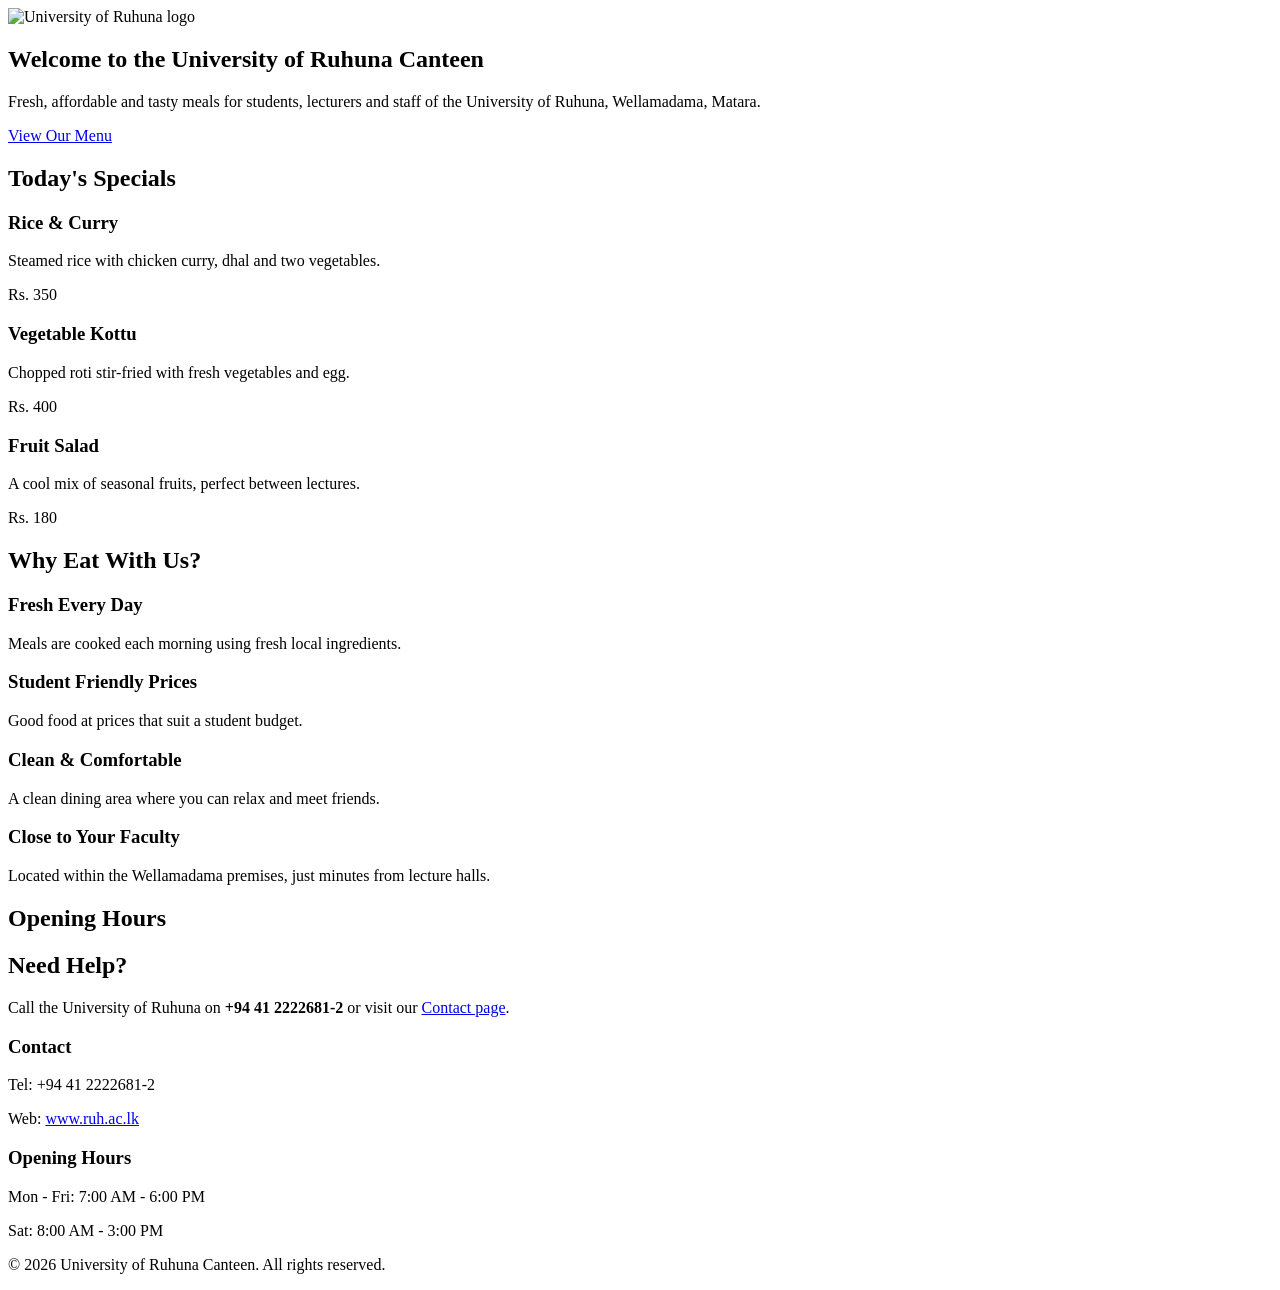
==== index.html @ 72bdfefa "Add homepage layout with menu items and contact information" ====
<!DOCTYPE html>
<html lang="en">
<head>
  <meta charset="UTF-8">
  <meta name="viewport" content="width=device-width, initial-scale=1.0">
  <title>Home | University of Ruhuna Canteen</title>
  <link rel="icon" href="images/ruhuna-logo.png">
  <link rel="stylesheet" href="style.css">
</head>
<body>
  

  <main class="container">
    <section class="hero">
      <img src="images/ruhuna-logo.png" alt="University of Ruhuna logo" class="hero-logo">
      <h1>Welcome to the University of Ruhuna Canteen</h1>
      <p>Fresh, affordable and tasty meals for students, lecturers and staff of the University of Ruhuna, Wellamadama, Matara.</p>
      <a href="services.html" class="btn">View Our Menu</a>
    </section>


    <h2>Today's Specials</h2>
    <div class="grid">
      <div class="card food-card">
        <div class="food-img" data-emoji="🍛"><img src="images/rice-and-curry.jpg" alt="Rice &amp; Curry" onerror="this.remove()"></div>
        <h3>Rice &amp; Curry</h3>
        <p>Steamed rice with chicken curry, dhal and two vegetables.</p>
        <p class="price">Rs. 350</p>
      </div>
      <div class="card food-card">
        <div class="food-img" data-emoji="🥘"><img src="images/kottu.jpg" alt="Vegetable Kottu" onerror="this.remove()"></div>
        <h3>Vegetable Kottu</h3>
        <p>Chopped roti stir-fried with fresh vegetables and egg.</p>
        <p class="price">Rs. 400</p>
      </div>
      <div class="card food-card">
        <div class="food-img" data-emoji="🥗"><img src="images/fruit-salad.jpg" alt="Fruit Salad" onerror="this.remove()"></div>
        <h3>Fruit Salad</h3>
        <p>A cool mix of seasonal fruits, perfect between lectures.</p>
        <p class="price">Rs. 180</p>
      </div>
    </div>

    <h2>Why Eat With Us?</h2>
    <div class="grid">
      <div class="card"><h3>Fresh Every Day</h3><p>Meals are cooked each morning using fresh local ingredients.</p></div>
      <div class="card"><h3>Student Friendly Prices</h3><p>Good food at prices that suit a student budget.</p></div>
      <div class="card"><h3>Clean &amp; Comfortable</h3><p>A clean dining area where you can relax and meet friends.</p></div>
      <div class="card"><h3>Close to Your Faculty</h3><p>Located within the Wellamadama premises, just minutes from lecture halls.</p></div>
    </div>

    <h2>Opening Hours</h2>
    
    <h2>Need Help?</h2>
    <p>Call the University of Ruhuna on <strong>+94 41 2222681-2</strong> or visit our <a href="contact.html">Contact page</a>.</p>
  </main>

  <footer class="site-footer">
    
      <div>
        <h3>Contact</h3>
        <p>Tel: +94 41 2222681-2</p>
        <p>Web: <a href="https://www.ruh.ac.lk" target="_blank" rel="noopener">www.ruh.ac.lk</a></p>
      </div>
      <div>
        <h3>Opening Hours</h3>
        <p>Mon - Fri: 7:00 AM - 6:00 PM</p>
        <p>Sat: 8:00 AM - 3:00 PM</p>
      </div>
    </div>
    <p class="copy">&copy; 2026 University of Ruhuna Canteen. All rights reserved.</p>
  </footer>
</body>
</html>
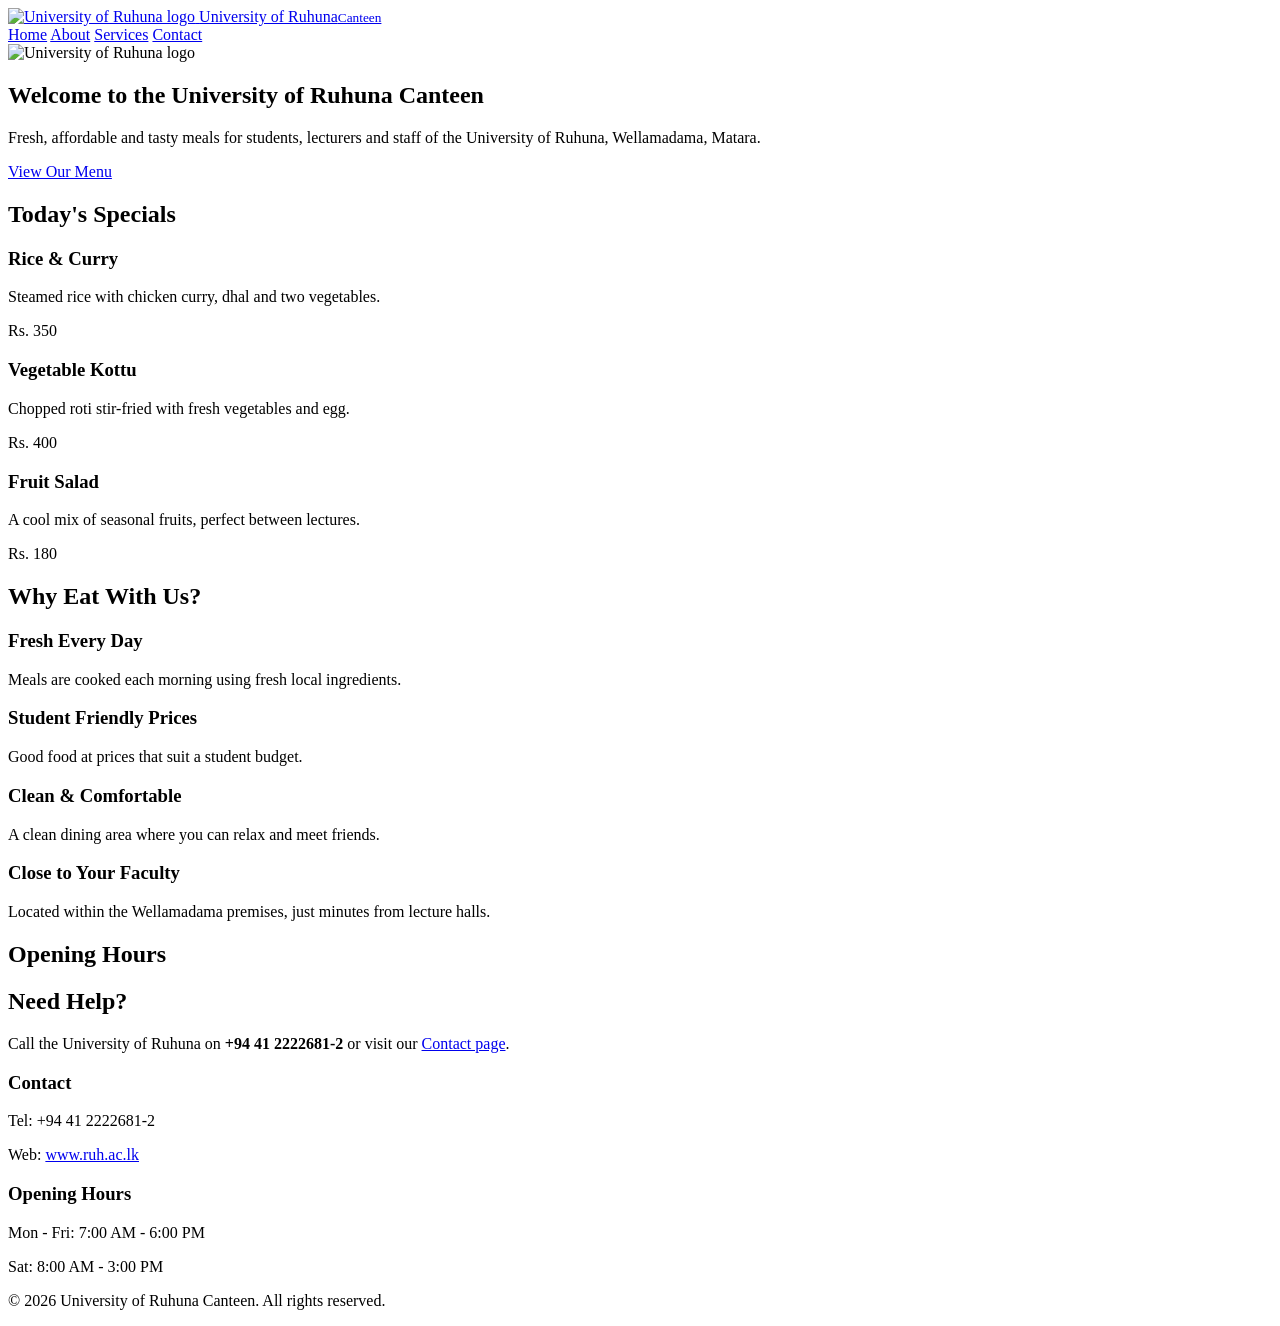
==== commit cda28a93: "Add header section with navigation links to index.html" ====
--- a/index.html
+++ b/index.html
@@ -1,6 +1,21 @@
 <!DOCTYPE html>
 <html lang="en">
 <head>
+     <header class="site-header">
+    <div class="container">
+      <a href="index.html" class="brand">
+        <img src="images/ruhuna-logo.png" alt="University of Ruhuna logo" class="logo-img">
+        <span>University of Ruhuna<small>Canteen</small></span>
+      </a>
+      <nav>
+        <a href="index.html" class="active">Home</a>
+        <a href="about.html">About</a>
+        <a href="services.html">Services</a>
+        <a href="contact.html">Contact</a>
+      </nav>
+    </div>
+  </header>
+
   <meta charset="UTF-8">
   <meta name="viewport" content="width=device-width, initial-scale=1.0">
   <title>Home | University of Ruhuna Canteen</title>
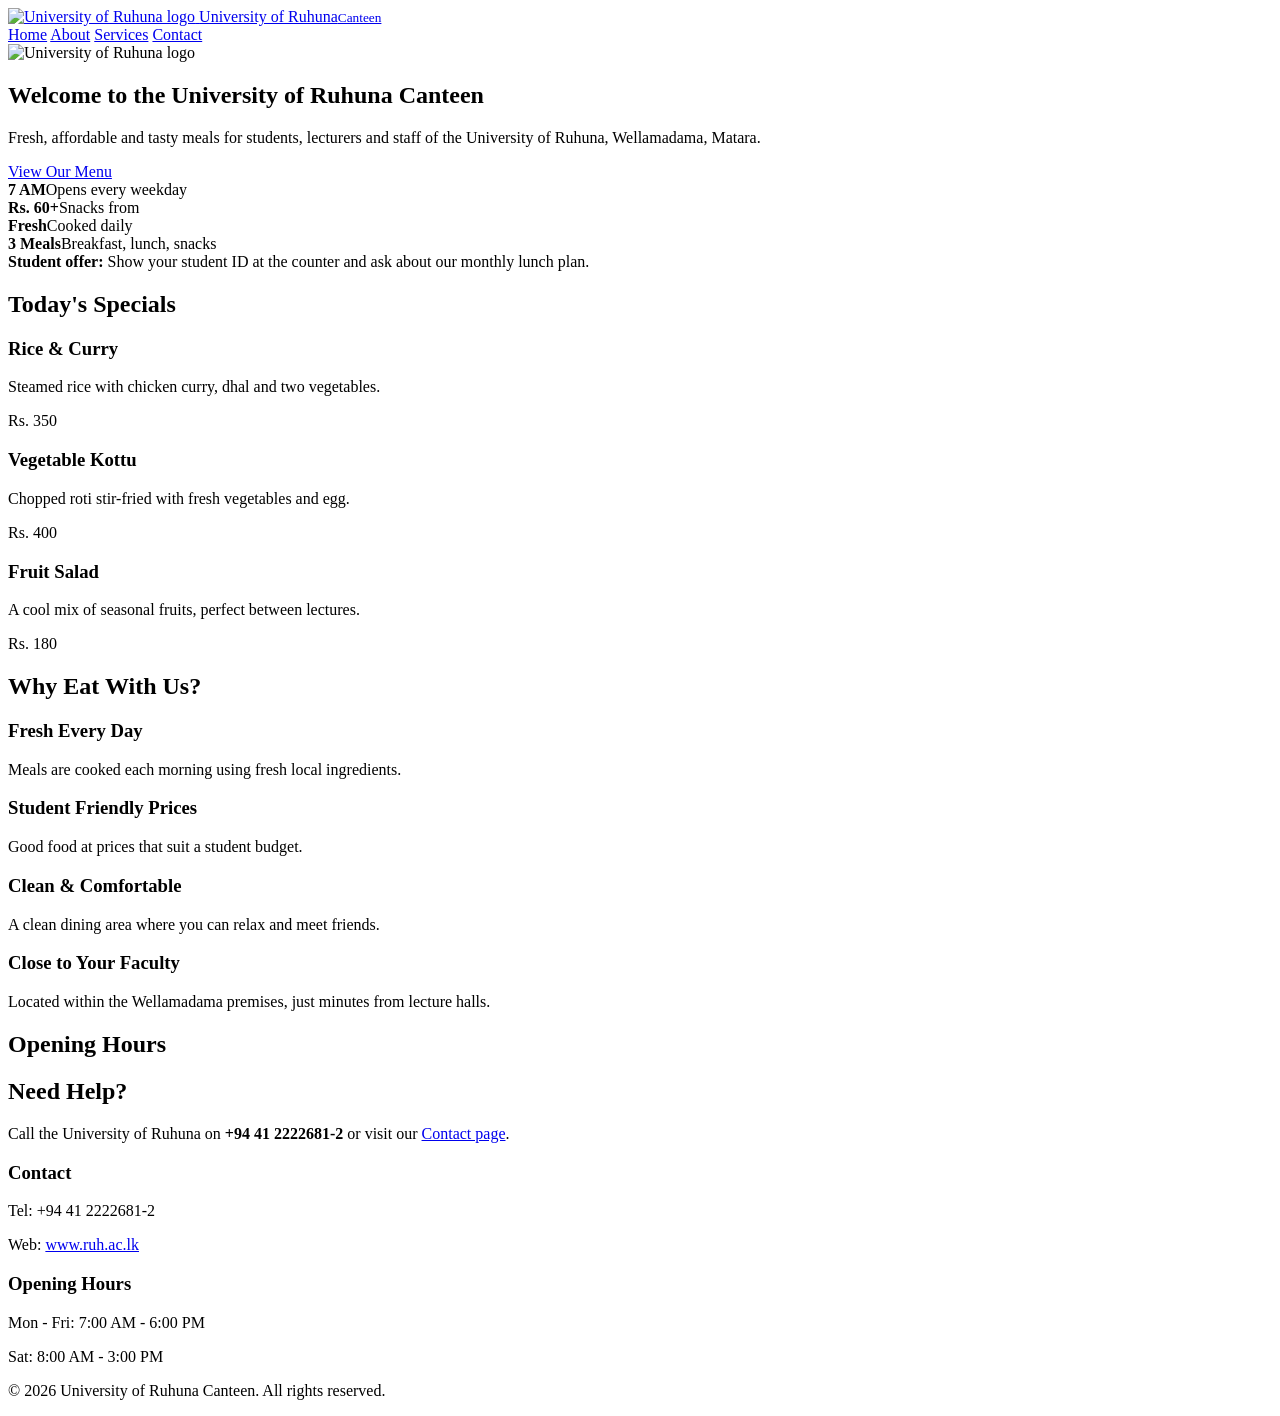
==== commit addef35a: "Add statistics and student offer notice to homepage" ====
--- a/index.html
+++ b/index.html
@@ -32,6 +32,17 @@
       <p>Fresh, affordable and tasty meals for students, lecturers and staff of the University of Ruhuna, Wellamadama, Matara.</p>
       <a href="services.html" class="btn">View Our Menu</a>
     </section>
+    <div class="stats">
+      <div class="stat"><strong>7 AM</strong>Opens every weekday</div>
+      <div class="stat"><strong>Rs. 60+</strong>Snacks from</div>
+      <div class="stat"><strong>Fresh</strong>Cooked daily</div>
+      <div class="stat"><strong>3 Meals</strong>Breakfast, lunch, snacks</div>
+    </div>
+
+    <div class="notice">
+      <strong>Student offer:</strong> Show your student ID at the counter and ask about our monthly lunch plan.
+    </div>
+
 
 
     <h2>Today's Specials</h2>
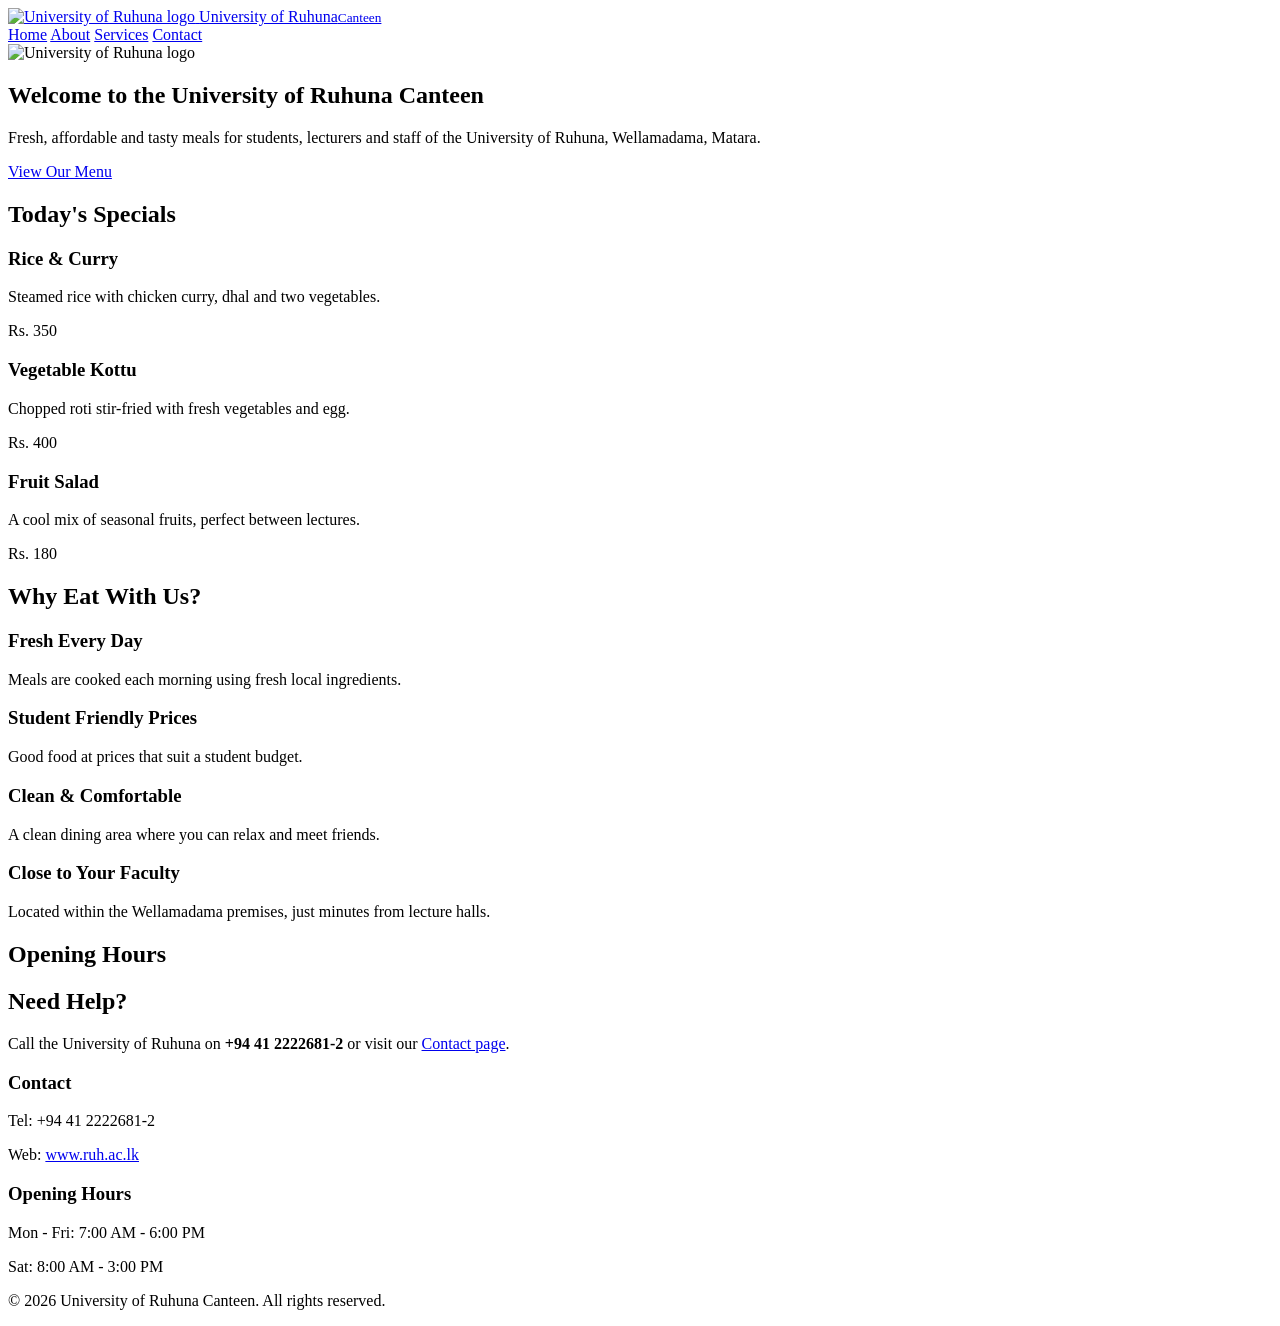
==== commit 32c64f26: "Merge branch 'main' of https://github.com/Senesh06/student-website-group10" ====
--- a/index.html
+++ b/index.html
@@ -32,17 +32,6 @@
       <p>Fresh, affordable and tasty meals for students, lecturers and staff of the University of Ruhuna, Wellamadama, Matara.</p>
       <a href="services.html" class="btn">View Our Menu</a>
     </section>
-    <div class="stats">
-      <div class="stat"><strong>7 AM</strong>Opens every weekday</div>
-      <div class="stat"><strong>Rs. 60+</strong>Snacks from</div>
-      <div class="stat"><strong>Fresh</strong>Cooked daily</div>
-      <div class="stat"><strong>3 Meals</strong>Breakfast, lunch, snacks</div>
-    </div>
-
-    <div class="notice">
-      <strong>Student offer:</strong> Show your student ID at the counter and ask about our monthly lunch plan.
-    </div>
-
 
 
     <h2>Today's Specials</h2>
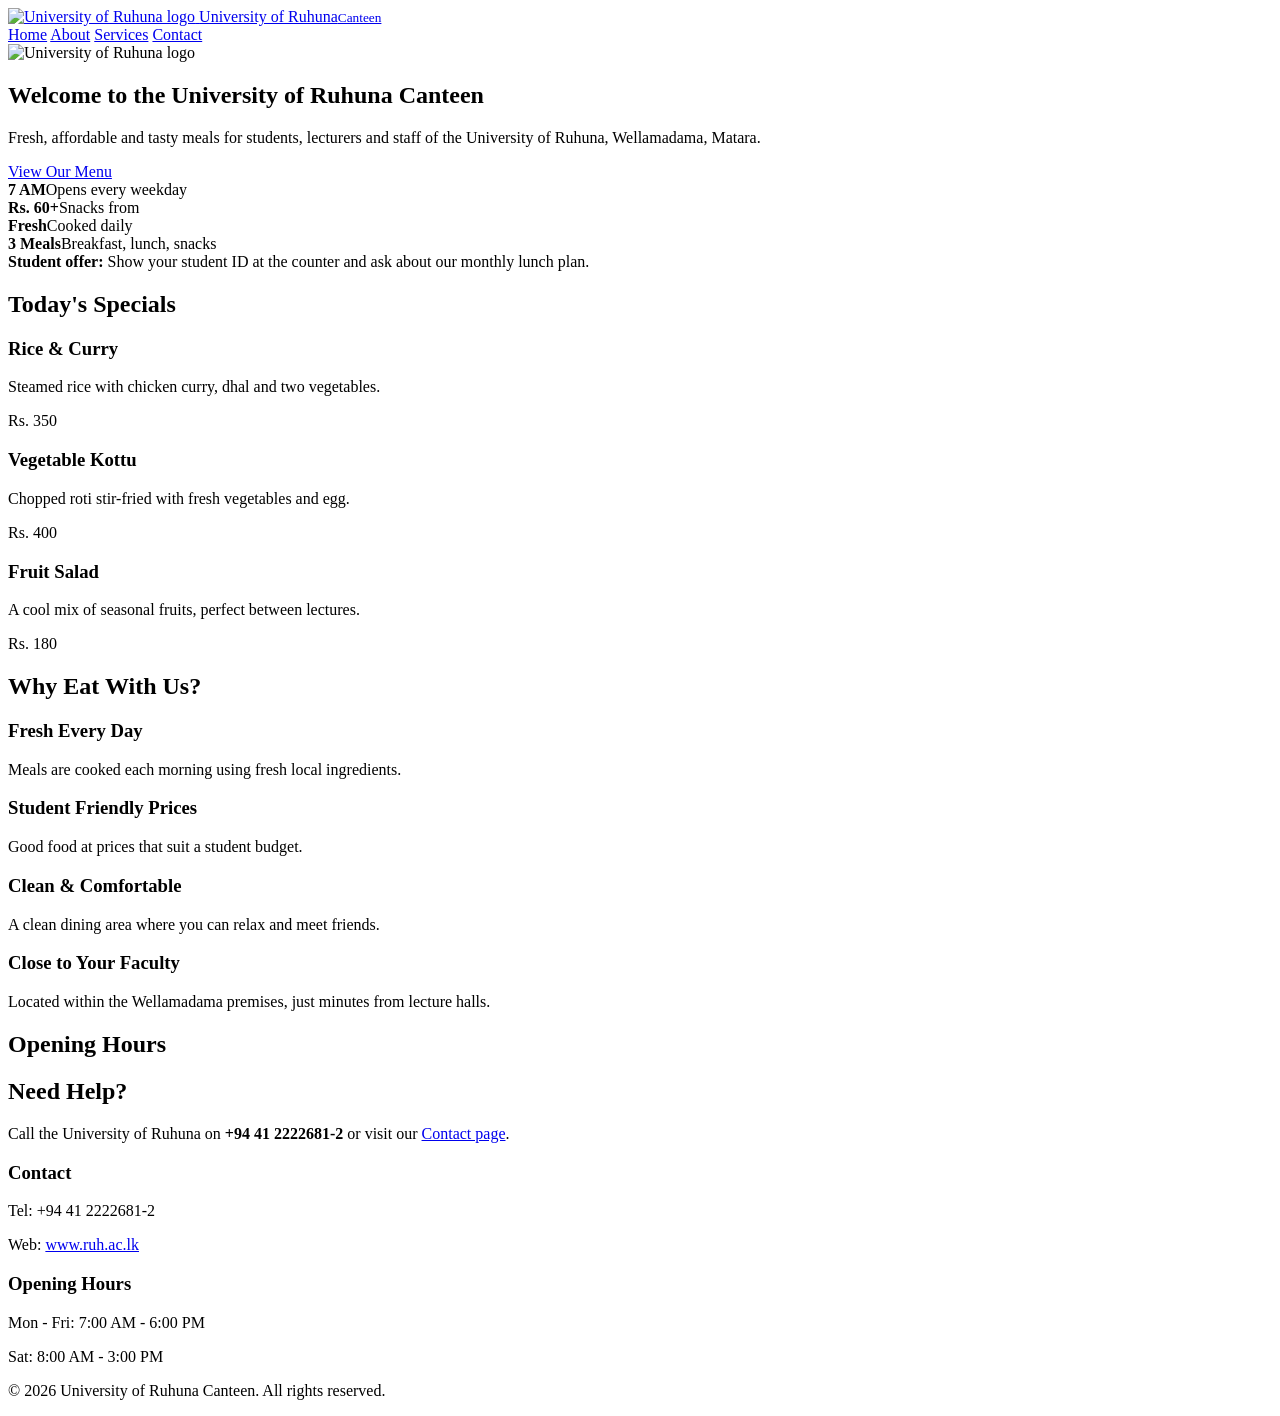
==== commit 0e54ec49: "Merge pull request #10 from Senesh06/feature/index Add statistics and student offer notice to homepa" ====
--- a/index.html
+++ b/index.html
@@ -32,6 +32,17 @@
       <p>Fresh, affordable and tasty meals for students, lecturers and staff of the University of Ruhuna, Wellamadama, Matara.</p>
       <a href="services.html" class="btn">View Our Menu</a>
     </section>
+    <div class="stats">
+      <div class="stat"><strong>7 AM</strong>Opens every weekday</div>
+      <div class="stat"><strong>Rs. 60+</strong>Snacks from</div>
+      <div class="stat"><strong>Fresh</strong>Cooked daily</div>
+      <div class="stat"><strong>3 Meals</strong>Breakfast, lunch, snacks</div>
+    </div>
+
+    <div class="notice">
+      <strong>Student offer:</strong> Show your student ID at the counter and ask about our monthly lunch plan.
+    </div>
+
 
 
     <h2>Today's Specials</h2>
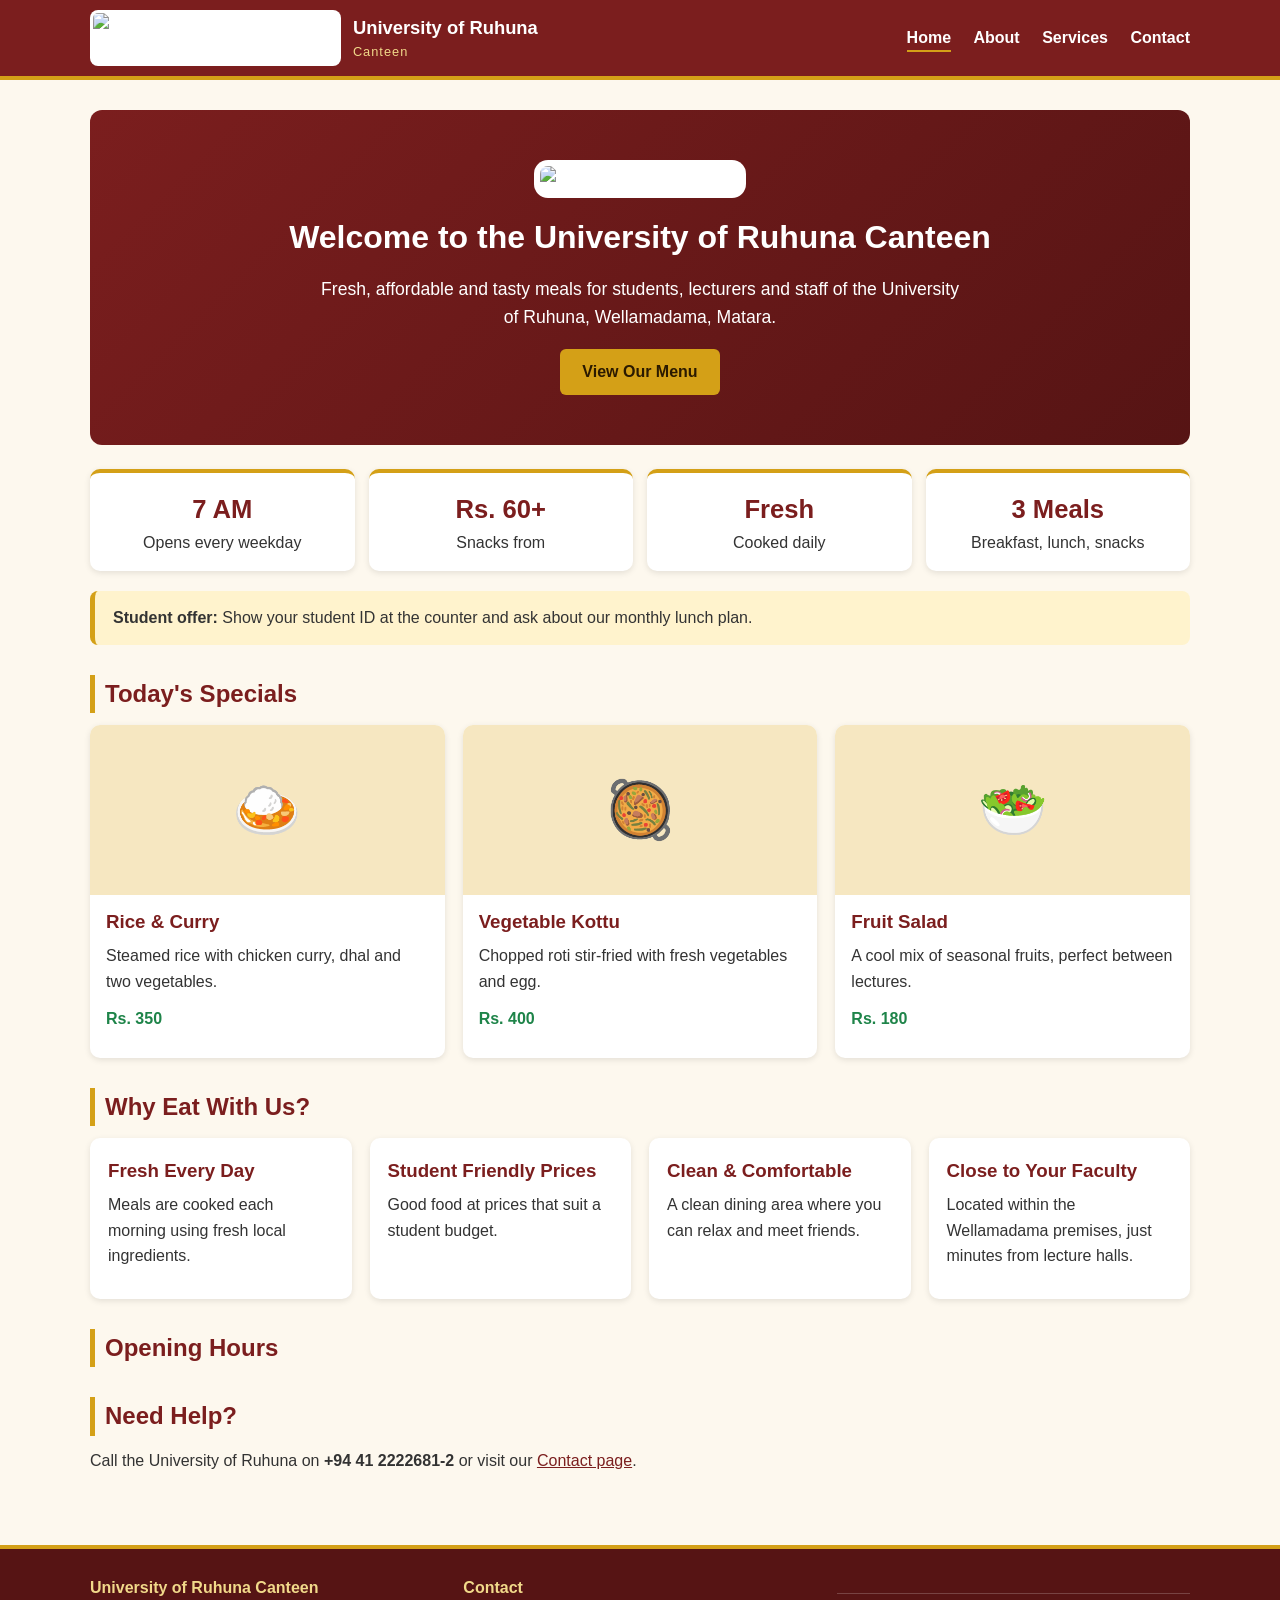
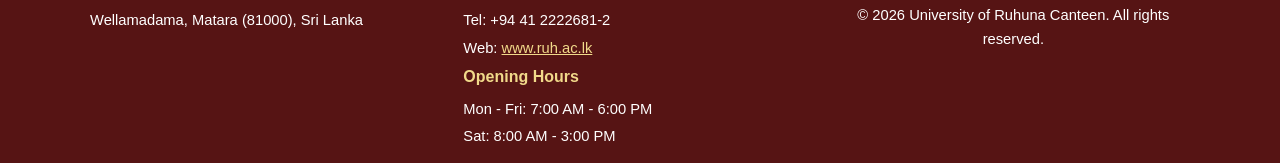
==== commit 1978aa89: "Add contact information to footer in index.html" ====
--- a/index.html
+++ b/index.html
@@ -82,6 +82,13 @@
   </main>
 
   <footer class="site-footer">
+     <div class="container footer-grid">
+      <div>
+        <h3>University of Ruhuna Canteen</h3>
+        <p>Wellamadama, Matara (81000), Sri Lanka</p>
+      </div>
+      <div>
+
     
       <div>
         <h3>Contact</h3>
--- a/style.css
+++ b/style.css
@@ -0,0 +1,72 @@
+/* ===== University of Ruhuna Canteen - shared styles (owned by Team Leader) ===== */
+:root { --maroon: #7b1e1e; --maroon-dark: #561414; --gold: #d4a017; --cream: #fdf8ee; --text: #333; }
+* { box-sizing: border-box; margin: 0; padding: 0; }
+body { font-family: Arial, Helvetica, sans-serif; line-height: 1.6; color: var(--text); background: var(--cream); }
+.container { width: 92%; max-width: 1100px; margin: 0 auto; }
+a { color: var(--maroon); }
+
+/* Header & navigation */
+.site-header { background: var(--maroon); color: #fff; padding: 10px 0; border-bottom: 4px solid var(--gold); position: sticky; top: 0; z-index: 10; }
+.site-header .container { display: flex; justify-content: space-between; align-items: center; flex-wrap: wrap; gap: 8px; }
+.brand { display: flex; align-items: center; gap: 12px; color: #fff; text-decoration: none; font-weight: bold; font-size: 1.15rem; }
+.brand small { display: block; font-size: .8rem; font-weight: normal; color: #f1d98a; letter-spacing: 1px; }
+.logo-img { height: 56px; width: auto; background: #fff; border-radius: 8px; padding: 3px; }
+nav a { color: #fff; text-decoration: none; margin-left: 18px; padding: 4px 0; font-weight: bold; }
+nav a:hover, nav a.active { border-bottom: 2px solid var(--gold); }
+
+/* Typography */
+main { padding: 30px 0; }
+h1 { color: var(--maroon); margin-bottom: 12px; }
+h2 { color: var(--maroon); margin: 30px 0 12px; border-left: 5px solid var(--gold); padding-left: 10px; }
+p { margin-bottom: 12px; }
+
+/* Hero */
+.hero { background: linear-gradient(135deg, var(--maroon), var(--maroon-dark)); color: #fff; text-align: center; padding: 50px 20px; border-radius: 12px; margin-bottom: 24px; }
+.hero h1 { color: #fff; font-size: 2rem; }
+.hero p { font-size: 1.1rem; max-width: 650px; margin: 0 auto 18px; }
+.hero-logo { height: 110px; background: #fff; border-radius: 14px; padding: 6px; margin-bottom: 14px; }
+.btn { display: inline-block; background: var(--gold); color: #2b1a00; padding: 10px 22px; border: none; border-radius: 6px; text-decoration: none; cursor: pointer; font-size: 1rem; font-weight: bold; }
+.btn:hover { background: #b8860b; color: #fff; }
+.btn-maroon { background: var(--maroon); color: #fff; }
+.btn-maroon:hover { background: var(--maroon-dark); }
+
+/* Stats strip */
+.stats { display: grid; grid-template-columns: repeat(auto-fit, minmax(160px, 1fr)); gap: 14px; margin: 20px 0; }
+.stat { background: #fff; border-top: 4px solid var(--gold); border-radius: 10px; text-align: center; padding: 16px; box-shadow: 0 2px 6px rgba(0,0,0,.1); }
+.stat strong { display: block; font-size: 1.6rem; color: var(--maroon); }
+
+/* Notice box */
+.notice { background: #fff3cd; border-left: 5px solid var(--gold); padding: 14px 18px; border-radius: 8px; margin: 18px 0; }
+
+/* Cards grid */
+.grid { display: grid; grid-template-columns: repeat(auto-fit, minmax(230px, 1fr)); gap: 18px; margin-top: 12px; }
+.card { background: #fff; padding: 18px; border-radius: 10px; box-shadow: 0 2px 6px rgba(0,0,0,.1); }
+.card h3 { color: var(--maroon); margin-bottom: 6px; }
+.price { font-weight: bold; color: #1e8449; }
+
+/* Food cards with photos (emoji shows if the photo is missing) */
+.food-card { padding: 0 0 14px; overflow: hidden; }
+.food-card h3, .food-card p { padding: 0 16px; }
+.food-img { position: relative; height: 170px; margin-bottom: 12px; background: #f6e7c1; display: flex; align-items: center; justify-content: center; }
+.food-img::before { content: attr(data-emoji); font-size: 3.5rem; }
+.food-img img { position: absolute; inset: 0; width: 100%; height: 100%; object-fit: cover; }
+
+/* Tables */
+table { width: 100%; border-collapse: collapse; background: #fff; margin: 10px 0 20px; }
+th, td { padding: 10px; border: 1px solid #ddd; text-align: left; }
+th { background: var(--maroon); color: #fff; }
+
+/* Contact form */
+form { background: #fff; padding: 20px; border-radius: 10px; box-shadow: 0 2px 6px rgba(0,0,0,.1); }
+label { display: block; margin: 10px 0 4px; font-weight: bold; }
+input, textarea { width: 100%; padding: 10px; border: 1px solid #bbb; border-radius: 6px; font-size: 1rem; }
+form .btn { margin-top: 14px; }
+.contact-layout { display: grid; grid-template-columns: repeat(auto-fit, minmax(300px, 1fr)); gap: 24px; align-items: start; }
+
+/* Footer */
+.site-footer { background: var(--maroon-dark); color: #fff; padding: 26px 0 10px; margin-top: 30px; border-top: 4px solid var(--gold); }
+.site-footer h3 { color: #f1d98a; margin-bottom: 8px; font-size: 1rem; }
+.site-footer a { color: #f1d98a; }
+.footer-grid { display: grid; grid-template-columns: repeat(auto-fit, minmax(220px, 1fr)); gap: 20px; }
+.site-footer p { margin-bottom: 4px; font-size: .92rem; }
+.site-footer .copy { text-align: center; margin-top: 18px; padding-top: 10px; border-top: 1px solid rgba(255,255,255,.2); }
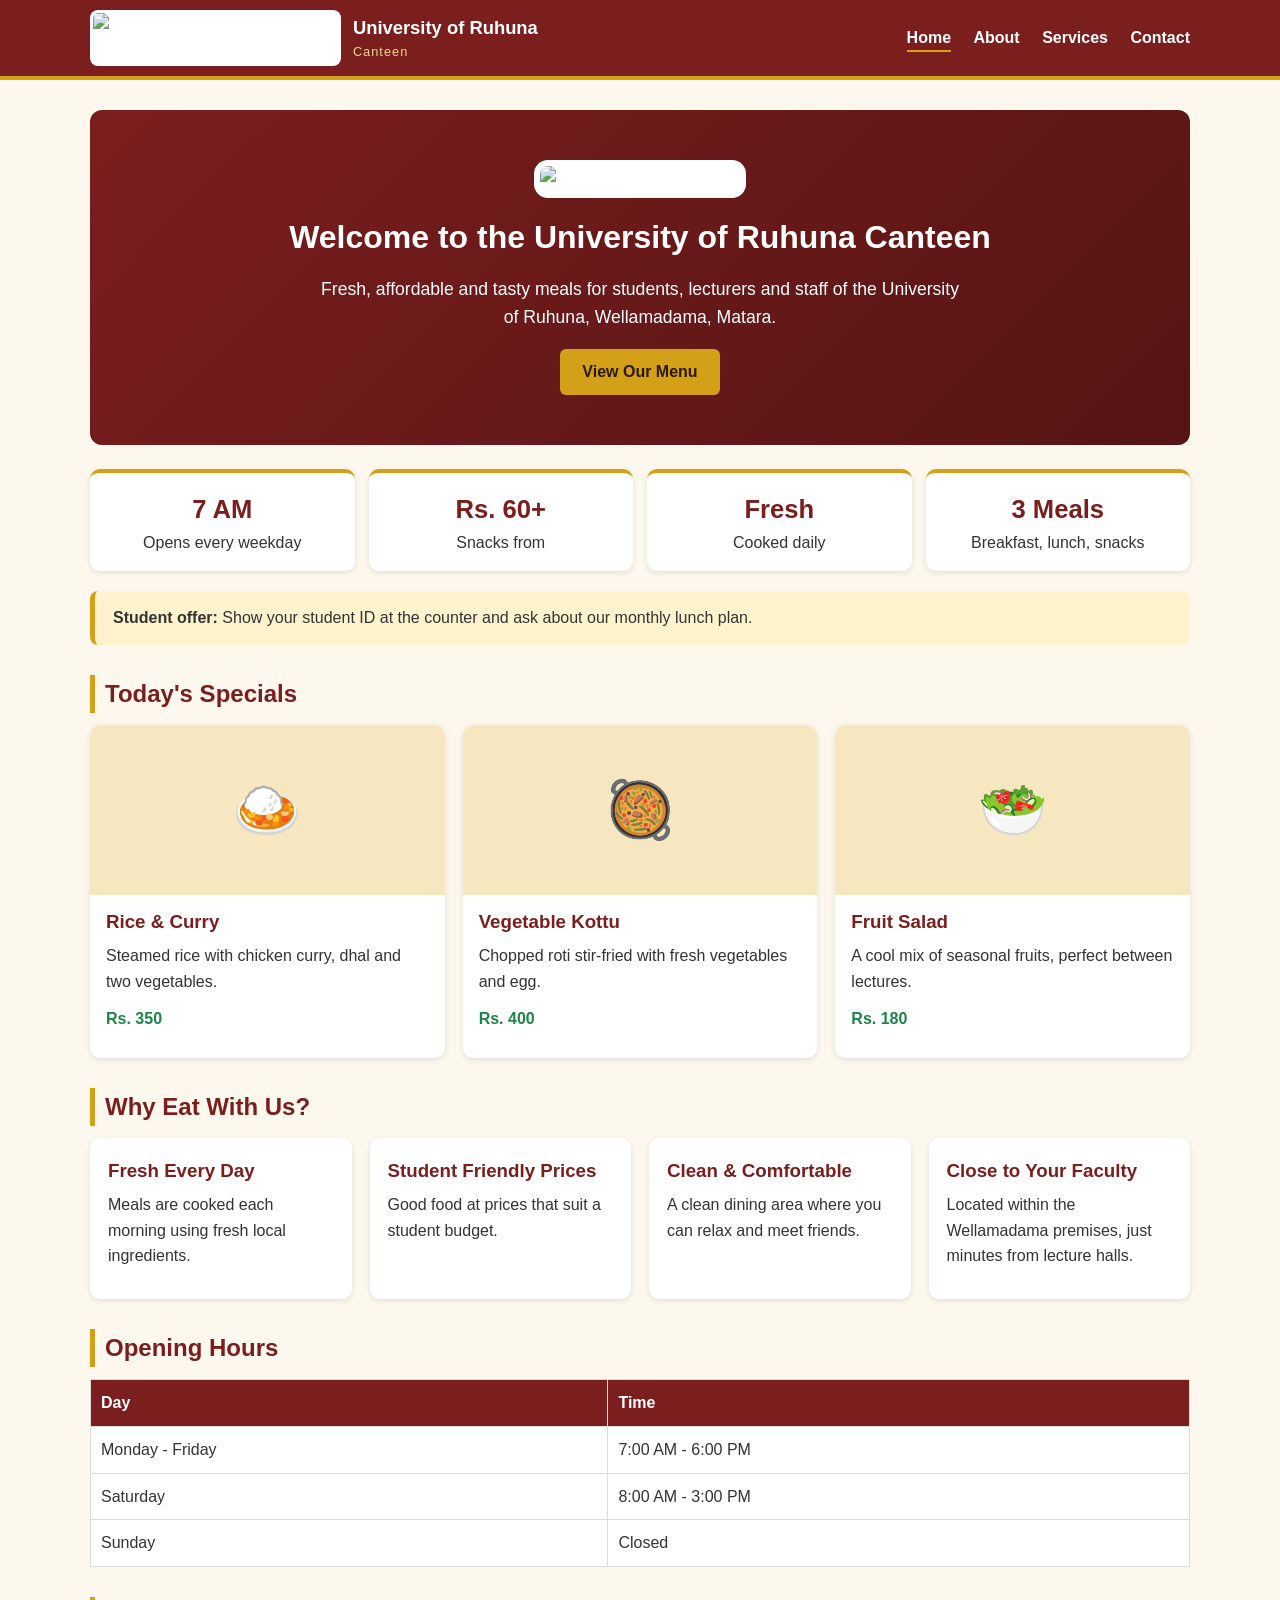
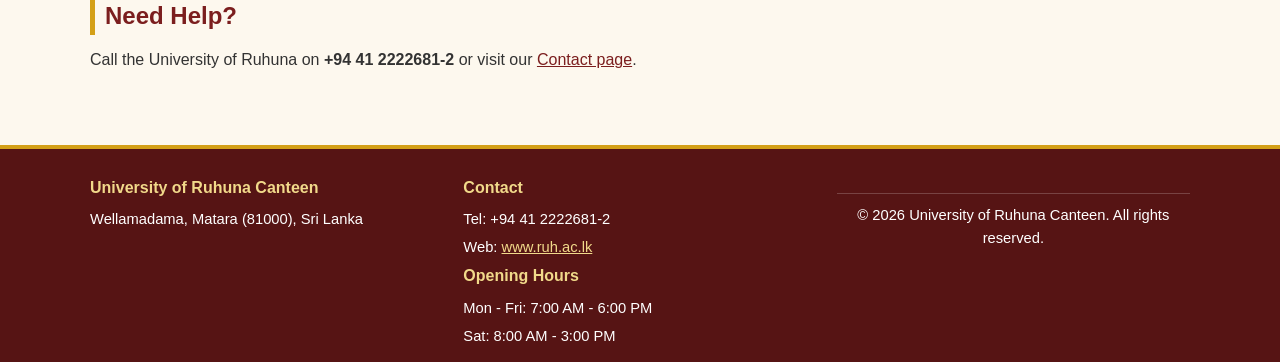
==== commit 0372ec13: "Add opening hours table to index.html" ====
--- a/index.html
+++ b/index.html
@@ -76,6 +76,13 @@
     </div>
 
     <h2>Opening Hours</h2>
+     <table>
+      <tr><th>Day</th><th>Time</th></tr>
+      <tr><td>Monday - Friday</td><td>7:00 AM - 6:00 PM</td></tr>
+      <tr><td>Saturday</td><td>8:00 AM - 3:00 PM</td></tr>
+      <tr><td>Sunday</td><td>Closed</td></tr>
+    </table>
+
     
     <h2>Need Help?</h2>
     <p>Call the University of Ruhuna on <strong>+94 41 2222681-2</strong> or visit our <a href="contact.html">Contact page</a>.</p>
